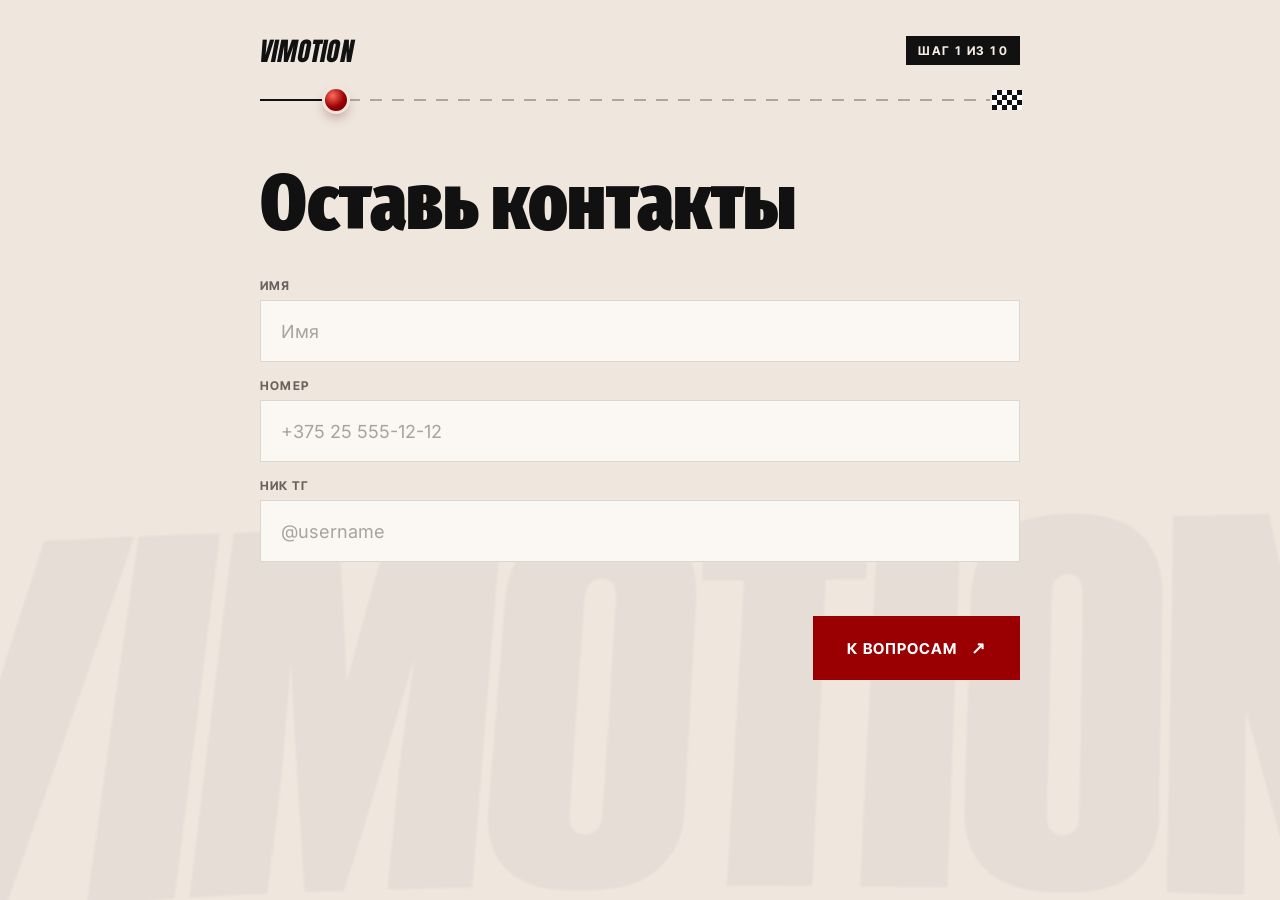
==== site/quiz/index.html @ b0262538 "Анкета (квиз): новый дизайн в стиле лендинга, логика и отправка без изменений Co-Authored-By: Claude" ====
<!DOCTYPE html>
<html lang="ru">
<head>
  <meta charset="UTF-8" />
  <meta name="viewport" content="width=device-width, initial-scale=1.0" />
  <!-- Meta Pixel Code -->
  <script>
  !function(f,b,e,v,n,t,s)
  {if(f.fbq)return;n=f.fbq=function(){n.callMethod?
  n.callMethod.apply(n,arguments):n.queue.push(arguments)};
  if(!f._fbq)f._fbq=n;n.push=n;n.loaded=!0;n.version='2.0';
  n.queue=[];t=b.createElement(e);t.async=!0;
  t.src=v;s=b.getElementsByTagName(e)[0];
  s.parentNode.insertBefore(t,s)}(window, document,'script',
  'https://connect.facebook.net/en_US/fbevents.js');
  fbq('init', '1435661615372398');
  fbq('track', 'PageView');
  </script>
  <noscript><img height="1" width="1" style="display:none"
  src="https://www.facebook.com/tr?id=1435661615372398&ev=PageView&noscript=1"
  /></noscript>
  <!-- End Meta Pixel Code -->
  <title>Анкета ViMotion</title>
  <link rel="icon" href="../favicon.ico" sizes="any" />
  <link rel="icon" href="../favicon.svg" type="image/svg+xml" />
  <link rel="icon" href="../favicon.png" type="image/png" sizes="180x180" />
  <link rel="apple-touch-icon" href="../favicon.png" />
  <!-- Дизайн в стиле лендинга (20.11.2026): стили и шрифты лежат рядом с анкетой, логика ниже не менялась -->
  <link rel="preload" href="assets/fonts/fira-xc-900.woff2" as="font" type="font/woff2" crossorigin />
  <link rel="preload" href="assets/fonts/inter-cyrillic-400-normal.woff2" as="font" type="font/woff2" crossorigin />
  <link rel="stylesheet" href="quiz.css?v=20261120a" />
</head>
<body>
  <div class="shell">
    <div class="top">
      <a class="brand" href="../">VIMOTION</a>
      <p class="step-label" id="stepLabel">Шаг 1 из 10</p>
    </div>

    <div class="progress" aria-hidden="true">
      <span id="progressBar"></span>
    </div>

    <main class="panel">
      <section class="view" id="contactView">
        <p class="eyebrow reveal">Контакты</p>
        <h1 class="reveal">Оставь контакты</h1>

        <form class="form" id="contactForm" novalidate>
          <div class="field">
            <label for="name">Имя</label>
            <input id="name" name="name" type="text" autocomplete="given-name" autocapitalize="words" spellcheck="false" placeholder="Имя" maxlength="80" aria-describedby="nameError" required />
            <p class="field-error" id="nameError" role="alert" hidden></p>
          </div>
          <div class="field">
            <label for="phone">Номер</label>
            <input id="phone" name="phone" type="tel" inputmode="tel" autocomplete="tel" placeholder="+375 25 555-12-12" maxlength="22" aria-describedby="phoneError" required />
            <p class="field-error" id="phoneError" role="alert" hidden></p>
          </div>
          <div class="field">
            <label for="telegram">Ник ТГ</label>
            <input id="telegram" name="telegram" type="text" autocomplete="username" spellcheck="false" placeholder="@username" maxlength="64" aria-describedby="telegramError" required />
            <p class="field-error" id="telegramError" role="alert" hidden></p>
          </div>

          <div class="nav">
            <button class="cta" type="submit" id="contactNextBtn" style="margin-left: auto">
              <span>К вопросам</span>
              <span class="cta-arrow" aria-hidden="true">↗</span>
            </button>
          </div>
          <p class="hint" id="formHint" hidden></p>
        </form>
      </section>

      <section class="view" id="questionView" hidden>
        <p class="eyebrow reveal" id="questionEyebrow">Вопрос 1</p>
        <h2 class="question reveal" id="questionText"></h2>
        <div class="options" id="options" role="listbox" aria-labelledby="questionText"></div>
        <div class="nav reveal">
          <button class="back" type="button" id="backBtn">← Назад</button>
          <button class="cta" type="button" id="nextBtn" disabled>
            <span>Дальше</span>
            <span class="cta-arrow" aria-hidden="true">↗</span>
          </button>
        </div>
        <p class="hint" id="submitHint" hidden></p>
      </section>
    </main>
  </div>

  <script>
    const QUESTIONS = [
      {
        id: "interest",
        text: "Хочешь развиваться в сфере контента?",
        options: ["Да", "Нет"],
      },
      {
        id: "city",
        type: "text",
        text: "Из какого ты города?",
        placeholder: "Напиши город…",
      },
      {
        id: "age",
        text: "Сколько тебе полных лет?",
        options: ["До 18", "18–25", "25–35", "35–45", "От 45"],
      },
      {
        id: "occupation",
        text: "Чем ты сейчас занимаешься?",
        hint: "Выбери подходящий вариант ниже",
        options: [
          "Работаю официально",
          "Развиваю своё дело",
          "Учусь",
          "Нахожусь в декрете",
          "Не работаю",
        ],
      },
      {
        id: "content_exp",
        text: "Был ли опыт в контенте?",
        options: [
          "Не было, но хочу начать!",
          "Был, но не дошло до результатов",
          "Активно зарабатываю на контенте",
        ],
      },
      {
        id: "income",
        text: "Каков твой доход на данный момент?",
        options: [
          "Не зарабатываю",
          "От 100$ до 250$",
          "От 250$ до 500$",
          "От 500$ до 1000$",
          "От 1000$ до 3000$",
          "3000$ и выше",
        ],
      },
      {
        id: "desired_income",
        text: "На какой уровень заработка в месяц ты хотел(а) бы выйти после прохождения продукта?",
        hint: "Амбициозная, но адекватная цель",
        options: [
          "250$–750$",
          "750$–1.500$",
          "1.500$–3.000$",
          "Любой сумме буду рад(а)!",
        ],
      },
      {
        id: "dream",
        type: "text",
        text: "Расскажи, какая у тебя большая мечта? Что бы ты сделал(а) прямо сейчас, если бы у тебя были неограниченные финансы?",
        hint: "Можно развёрнуто :)",
        placeholder: "Напиши свой ответ…",
      },
      {
        id: "invest",
        text: "Если мы вместе поймём, что тебе реально подходит сфера видеоконтента и мы сможем помочь тебе дойти до первых денег – насколько комфортно будет вложиться в обучение?",
        options: [
          "Да, готов(а) рассмотреть",
          "Сначала хочу узнать детали",
          "Пока не рассматриваю вложения",
        ],
      },
    ];

    const NEXT_URL = "https://t.me/m/K9CLHtnSMGVi";
    const TOTAL_STEPS = QUESTIONS.length + 1;
    const CONTACT_STEP = 0;

    const answers = {};
    let contact = null;
    let step = CONTACT_STEP; // 0 contacts, 1..n questions
    const reduceMotion = window.matchMedia("(prefers-reduced-motion: reduce)").matches;

    const stepLabel = document.getElementById("stepLabel");
    const progressBar = document.getElementById("progressBar");
    const contactView = document.getElementById("contactView");
    const questionView = document.getElementById("questionView");
    const questionEyebrow = document.getElementById("questionEyebrow");
    const questionText = document.getElementById("questionText");
    const optionsEl = document.getElementById("options");
    const backBtn = document.getElementById("backBtn");
    const nextBtn = document.getElementById("nextBtn");
    const contactForm = document.getElementById("contactForm");
    const nameInput = document.getElementById("name");
    const phoneInput = document.getElementById("phone");
    const telegramInput = document.getElementById("telegram");
    const formHint = document.getElementById("formHint");
    const submitHint = document.getElementById("submitHint");

    const NAME_ALLOWED = /^[A-Za-zА-Яа-яЁёІіЇїЄєҒғҚқҮүҰұҢңӨөҺһʼ'’.\-\s]+$/;

    function compactSpaces(value) {
      return value.trim().replace(/\s+/g, " ");
    }

    function nameError(value) {
      const name = compactSpaces(value);
      if (!name) return "Укажи имя";
      if (!NAME_ALLOWED.test(name)) return "Имя может содержать только буквы";
      const letters = name.replace(/[-ʼ'’.\s]/g, "");
      if (letters.length < 2) return "Имя — минимум 2 буквы";
      return "";
    }

    function phoneDigits(value) {
      let digits = value.replace(/\D/g, "");
      // Локальный РФ/РБ без кода страны: 9XXXXXXXXX → +7…
      if (digits.length === 10 && digits.startsWith("9")) digits = "7" + digits;
      // РФ: 8XXXXXXXXXX → +7…
      if (digits.length === 11 && digits.startsWith("8")) digits = "7" + digits.slice(1);
      return digits;
    }

    function formatPhone(digits) {
      if (digits.length === 11 && digits.startsWith("7")) {
        return `+7 ${digits.slice(1, 4)} ${digits.slice(4, 7)}-${digits.slice(7, 9)}-${digits.slice(9)}`;
      }
      if (digits.length === 12 && digits.startsWith("375")) {
        return `+375 ${digits.slice(3, 5)} ${digits.slice(5, 8)}-${digits.slice(8, 10)}-${digits.slice(10)}`;
      }
      return `+${digits}`;
    }

    function phoneError(value) {
      const raw = value.trim();
      if (!raw) return "Укажи номер телефона";
      const digits = phoneDigits(raw);
      // E.164: код страны + номер, всего 8–15 цифр, не с нуля
      if (digits.length < 8 || digits.length > 15 || digits.startsWith("0")) {
        return "Введи номер с кодом страны, например +375 25 555-12-12";
      }
      return "";
    }

    function telegramHandle(value) {
      let handle = value.trim();
      if (!handle) return "";
      handle = handle.replace(/^https?:\/\/(t\.me|telegram\.me)\//i, "");
      handle = handle.replace(/^t\.me\//i, "");
      return handle.replace(/^@/, "");
    }

    function telegramError(value) {
      const handle = telegramHandle(value);
      if (!handle) return "Укажи ник в Telegram";
      if (!/^[A-Za-z][A-Za-z0-9_]{4,31}$/.test(handle)) {
        return "Ник должен быть вида @username";
      }
      return "";
    }

    function setFieldError(input, message) {
      const field = input.closest(".field");
      const errorEl = field.querySelector(".field-error");
      const invalid = Boolean(message);
      field.classList.toggle("is-invalid", invalid);
      input.setAttribute("aria-invalid", invalid ? "true" : "false");
      errorEl.hidden = !invalid;
      errorEl.textContent = message;
    }

    function validateField(input) {
      let message = "";
      if (input === nameInput) message = nameError(input.value);
      if (input === phoneInput) message = phoneError(input.value);
      if (input === telegramInput) message = telegramError(input.value);
      setFieldError(input, message);
      return !message;
    }

    function validateContactForm() {
      const fields = [nameInput, phoneInput, telegramInput];
      let firstInvalid = null;
      for (const input of fields) {
        if (!validateField(input) && !firstInvalid) firstInvalid = input;
      }
      return firstInvalid;
    }

    function questionIndex() {
      return step - 1;
    }

    function isLastQuestion() {
      return questionIndex() === QUESTIONS.length - 1;
    }

    function setView(view) {
      [contactView, questionView].forEach((el) => {
        el.hidden = el !== view;
        el.classList.remove("is-anim");
      });
      if (reduceMotion) return;
      void view.offsetWidth;
      view.classList.add("is-anim");
    }

    function updateChrome() {
      const current = Math.min(step + 1, TOTAL_STEPS);
      stepLabel.textContent = `Шаг ${current} из ${TOTAL_STEPS}`;
      progressBar.style.width = `${(current / TOTAL_STEPS) * 100}%`;
    }

    function saveTextAnswer(q) {
      const input = document.getElementById(`answer-${q.id}`);
      answers[q.id] = (input?.value || "").trim();
      return answers[q.id];
    }

    function renderQuestion() {
      const qIndex = questionIndex();
      const q = QUESTIONS[qIndex];
      questionEyebrow.textContent = `Вопрос ${qIndex + 1}`;
      questionText.textContent = q.text;
      optionsEl.innerHTML = "";

      if (q.hint) {
        const hint = document.createElement("p");
        hint.className = "question-hint" + (reduceMotion ? "" : " opt-in");
        if (!reduceMotion) hint.style.setProperty("--i", "0");
        hint.textContent = q.hint;
        optionsEl.appendChild(hint);
      }

      if (q.type === "text") {
        optionsEl.removeAttribute("role");
        const field = document.createElement("div");
        field.className = "field" + (reduceMotion ? "" : " opt-in");
        if (!reduceMotion) field.style.setProperty("--i", q.hint ? "1" : "0");
        const input = document.createElement("textarea");
        input.id = `answer-${q.id}`;
        input.rows = q.id === "city" ? 2 : 4;
        input.placeholder = q.placeholder || "Напиши свой ответ…";
        input.value = answers[q.id] || "";
        input.addEventListener("input", () => {
          answers[q.id] = input.value.trim();
          nextBtn.disabled = !answers[q.id];
        });
        field.appendChild(input);
        optionsEl.appendChild(field);
      } else {
        optionsEl.setAttribute("role", "listbox");
        const optionOffset = q.hint ? 1 : 0;
        q.options.forEach((label, index) => {
          const btn = document.createElement("button");
          btn.type = "button";
          btn.className = "option" + (answers[q.id] === label ? " is-selected" : "");
          if (!reduceMotion) {
            btn.classList.add("opt-in");
            btn.style.setProperty("--i", String(index + optionOffset));
          }
          btn.setAttribute("role", "option");
          btn.setAttribute("aria-selected", answers[q.id] === label ? "true" : "false");
          btn.textContent = label;
          btn.addEventListener("click", () => {
            answers[q.id] = label;
            Array.from(optionsEl.querySelectorAll(".option")).forEach((child) => {
              const selected = child === btn;
              child.classList.toggle("is-selected", selected);
              child.setAttribute("aria-selected", selected ? "true" : "false");
            });
            if (!reduceMotion) {
              btn.classList.remove("is-pressed");
              void btn.offsetWidth;
              btn.classList.add("is-pressed");
            }
            nextBtn.disabled = false;
          });
          optionsEl.appendChild(btn);
        });
      }

      backBtn.hidden = false;
      nextBtn.disabled = !answers[q.id];
      nextBtn.querySelector("span:first-child").textContent = isLastQuestion()
        ? "Отправить анкету"
        : "Дальше";
      nextBtn.querySelector(".cta-arrow").textContent = isLastQuestion() ? "→" : "↗";
    }

    function goTo(nextStep) {
      step = nextStep;
      updateChrome();

      if (step === CONTACT_STEP) {
        setView(contactView);
        return;
      }

      setView(questionView);
      renderQuestion();
    }

    async function submitQuiz() {
      if (!contact) {
        goTo(CONTACT_STEP);
        formHint.hidden = false;
        formHint.textContent = "Сначала оставь контакты.";
        return;
      }

      submitHint.hidden = false;
      submitHint.textContent = "Отправляю анкету…";

      try {
        const response = await fetch("../api/send-quiz.php", {
          method: "POST",
          headers: { "Content-Type": "application/json" },
          body: JSON.stringify({
            contact,
            answers,
            questions: QUESTIONS.map((q) => ({ id: q.id, text: q.text, hint: q.hint || "" })),
            vid: typeof vmVid === "function" ? vmVid() : null,
            variant: typeof window.vmGetAbVariant === "function" ? window.vmGetAbVariant() : (window.vmAbVariant || null),
            utm: typeof window.vmUtms === "function" ? window.vmUtms() : {},
            sourceUrl: typeof window.vmEntryUrl === "function" ? window.vmEntryUrl() : location.href,
          }),
        });

        const result = await response.json().catch(() => null);

        if (!response.ok || !result?.ok) {
          throw new Error(result?.error || "Не удалось отправить анкету");
        }

        if (typeof fbq === "function") {
          const abVariant = typeof window.vmGetAbVariant === "function" ? window.vmGetAbVariant() : (window.vmAbVariant || null);
          fbq("track", "Lead", { ab_variant: abVariant || "unknown" });
          // Send the B conversion to the same Meta Pixel used on both landing variants.
          if (abVariant === "B") {
            fbq("init", "1638653997627566");
            fbq("trackSingle", "1638653997627566", "Lead", { ab_variant: "B" });
          }
        }
        if (typeof window.gtag === "function") {
          window.gtag("event", "generate_lead", { ab_variant: (typeof window.vmGetAbVariant === "function" ? window.vmGetAbVariant() : window.vmAbVariant) || "unknown" });
        }
        window.setTimeout(() => {
          window.location.href = NEXT_URL;
        }, 300);
      } catch (error) {
        nextBtn.disabled = false;
        submitHint.hidden = false;
        submitHint.textContent =
          error instanceof Error
            ? error.message
            : "Не удалось отправить. Попробуй ещё раз.";
      }
    }

    backBtn.addEventListener("click", () => {
      const q = QUESTIONS[questionIndex()];
      if (q?.type === "text") saveTextAnswer(q);
      goTo(step - 1);
    });

    nextBtn.addEventListener("click", async () => {
      const q = QUESTIONS[questionIndex()];
      if (q.type === "text") saveTextAnswer(q);
      if (!answers[q.id]) return;

      if (isLastQuestion()) {
        nextBtn.disabled = true;
        await submitQuiz();
        return;
      }

      goTo(step + 1);
    });

    [nameInput, phoneInput, telegramInput].forEach((input) => {
      input.addEventListener("blur", () => {
        validateField(input);
        if (input === phoneInput && !phoneError(input.value)) {
          input.value = formatPhone(phoneDigits(input.value));
        }
      });
      input.addEventListener("input", () => {
        if (input.closest(".field").classList.contains("is-invalid")) {
          validateField(input);
        }
      });
    });

    contactForm.addEventListener("submit", (event) => {
      event.preventDefault();

      const invalid = validateContactForm();
      if (invalid) {
        invalid.focus();
        return;
      }

      const digits = phoneDigits(phoneInput.value);
      const handle = telegramHandle(telegramInput.value);
      phoneInput.value = formatPhone(digits);
      telegramInput.value = handle ? "@" + handle : "";

      contact = {
        name: compactSpaces(nameInput.value),
        phone: formatPhone(digits),
        telegram: handle ? "@" + handle : "",
      };

      formHint.hidden = true;
      goTo(1);
    });

    updateChrome();
    if (!reduceMotion) {
      void contactView.offsetWidth;
      contactView.classList.add("is-anim");
    }
  </script>
  <script src="../assets/js/utm.js"></script>
  <script src="../assets/js/track.js"></script>
  <script>vmTrack("quiz_open");</script>
  <script src="https://vimotion-program-production.up.railway.app/vm-analytics.js" defer></script>
</body>
</html>
---- site/quiz/quiz.css ----
/* ViMotion: анкета (квиз). Только оформление в стиле лендинга.
   Разметка, id и классы, на которые опирается скрипт в index.html, не менялись:
   #stepLabel, #progressBar, #contactView, #questionView, #questionEyebrow, #questionText, #options,
   .option / .is-selected / .is-pressed / .opt-in, .field / .is-invalid / .field-error, .view / .is-anim / .reveal, .cta, .back.
   Вау-момент: прогресс-трасса. Ручка (красный шар, как в коробке передач) едет по трассе к шашечному флагу,
   пройденная часть сплошная, впереди пунктир; номер шага на табло. */

@font-face{font-family:"Fira XC";font-weight:900;font-display:swap;src:url(assets/fonts/fira-xc-900.woff2) format("woff2")}
@font-face{font-family:"Anton";font-weight:400;font-display:swap;src:url(assets/fonts/anton-latin-400-normal.woff2) format("woff2")}
@font-face{font-family:"Inter";font-weight:400;font-display:swap;src:url(assets/fonts/inter-cyrillic-400-normal.woff2) format("woff2");unicode-range:U+0301,U+0400-045F,U+0490-0491,U+04B0-04B1,U+2116}
@font-face{font-family:"Inter";font-weight:400;font-display:swap;src:url(assets/fonts/inter-latin-400-normal.woff2) format("woff2");unicode-range:U+0000-00FF,U+0131,U+0152-0153,U+02BB-02BC,U+02C6,U+02DA,U+02DC,U+0304,U+0308,U+0329,U+2000-206F,U+20AC,U+2122,U+2190-2199,U+2212,U+2215,U+FEFF,U+FFFD}
@font-face{font-family:"Inter";font-weight:500;font-display:swap;src:url(assets/fonts/inter-cyrillic-500-normal.woff2) format("woff2");unicode-range:U+0301,U+0400-045F,U+0490-0491,U+04B0-04B1,U+2116}
@font-face{font-family:"Inter";font-weight:500;font-display:swap;src:url(assets/fonts/inter-latin-500-normal.woff2) format("woff2");unicode-range:U+0000-00FF,U+0131,U+0152-0153,U+02BB-02BC,U+02C6,U+02DA,U+02DC,U+0304,U+0308,U+0329,U+2000-206F,U+20AC,U+2122,U+2190-2199,U+2212,U+2215,U+FEFF,U+FFFD}
@font-face{font-family:"Inter Tight";font-weight:700;font-display:swap;src:url(assets/fonts/inter-tight-cyrillic-700-normal.woff2) format("woff2");unicode-range:U+0301,U+0400-045F,U+0490-0491,U+04B0-04B1,U+2116}
@font-face{font-family:"Inter Tight";font-weight:700;font-display:swap;src:url(assets/fonts/inter-tight-latin-700-normal.woff2) format("woff2");unicode-range:U+0000-00FF,U+0131,U+0152-0153,U+02BB-02BC,U+02C6,U+02DA,U+02DC,U+0304,U+0308,U+0329,U+2000-206F,U+20AC,U+2122,U+2190-2199,U+2212,U+2215,U+FEFF,U+FFFD}

:root{
  --cream:#EFE6DE;
  --paper:#FBF7F2;
  --cola:#9A0002;
  --cola-hover:#7a0002;
  --ink:#111111;
  --muted:#6A625C;
  --line:rgba(17,17,17,.14);
  --on-dark:#F6EEE6;
  --text:"Inter","Helvetica Neue",Arial,sans-serif;
  --display:"Inter Tight","Helvetica Neue",Arial,sans-serif;
  --cond:"Fira XC","Fira Sans Extra Condensed","Arial Narrow",sans-serif;
  --logo:"Anton","Inter Tight",Arial,sans-serif;
  --ease:cubic-bezier(.16,1,.3,1);
}

*{box-sizing:border-box;margin:0;padding:0}
html,body{min-height:100%;min-height:100dvh;overflow-x:hidden;background:var(--cream)}
body{font-family:var(--text);color:var(--ink);-webkit-font-smoothing:antialiased}
button,input,textarea{-webkit-tap-highlight-color:transparent}

/* большой вордмарк VIMOTION внизу экрана, едва заметный, как в подвале лендинга */
body::after{content:"";position:fixed;left:50%;bottom:-4vw;z-index:0;width:min(1500px,120vw);aspect-ratio:800/236;translate:-50% 0;pointer-events:none;
  background:rgba(17,17,17,.035);
  -webkit-mask:url(assets/wordmark-800.webp) center/contain no-repeat;mask:url(assets/wordmark-800.webp) center/contain no-repeat}

.shell{position:relative;z-index:1;min-height:100dvh;display:flex;flex-direction:column;padding:36px 32px 64px}

/* шапка: вордмарк и табло шага */
.top{width:min(760px,100%);margin:0 auto 34px;display:flex;align-items:center;justify-content:space-between;gap:16px}
.brand{display:inline-block;font:400 26px/1 var(--logo);letter-spacing:.01em;color:var(--ink);text-decoration:none;transform:skewX(-11deg);transition:color .25s}
.brand:hover{color:var(--cola)}
.step-label{padding:9px 12px 8px;background:var(--ink);color:var(--on-dark);font:700 12px/1 var(--display);letter-spacing:.12em;text-transform:uppercase;font-variant-numeric:tabular-nums}

/* трасса прогресса: пунктир впереди, сплошная пройденная часть, ручка на конце, шашечный флаг на финише */
.progress{position:relative;width:min(760px,100%);margin:0 auto 64px;height:2px;overflow:visible;
  background:repeating-linear-gradient(90deg,rgba(17,17,17,.3) 0 12px,transparent 12px 22px)}
.progress::after{content:"";position:absolute;right:-2px;top:50%;width:30px;height:20px;translate:0 -50%;
  background:conic-gradient(#111 25%,#fff 0 50%,#111 0 75%,#fff 0) 0 0/10px 10px;box-shadow:0 0 0 2px var(--cream)}
.progress>span{position:relative;z-index:1;display:block;height:100%;width:0;background:var(--ink);transition:width .9s cubic-bezier(.45,0,.2,1)}
.progress>span::after{content:"";position:absolute;right:-11px;top:50%;width:22px;height:22px;margin-top:-11px;border-radius:50%;
  background:radial-gradient(circle at 35% 30%,#ff6a5c,var(--cola) 55%,#5a0001);
  box-shadow:0 0 0 3px var(--cream),0 6px 12px rgba(90,0,1,.35)}

.panel{width:min(760px,100%);margin:0 auto;flex:1;display:flex;flex-direction:column}

/* «Контакты» и «Вопрос N» остаются в разметке (их заполняет скрипт), но визуально скрыты: на сайте нет надзаголовков,
   номер шага уже на табло. Для читалок экрана текст доступен */
.eyebrow{position:absolute;width:1px;height:1px;overflow:hidden;clip:rect(0 0 0 0);clip-path:inset(50%);white-space:nowrap}

h1{font:900 clamp(44px,7vw,80px)/.94 var(--cond);letter-spacing:-.005em;margin-bottom:40px;text-wrap:balance}
.question{font:900 clamp(32px,4.6vw,52px)/1.02 var(--cond);letter-spacing:-.005em;margin-bottom:32px;max-width:17em;text-wrap:balance}
.question-hint{margin:-14px 0 22px;max-width:36em;font:400 18px/1.5 var(--text);color:var(--muted)}

/* варианты ответа: острые плитки с номером */
.options{display:flex;flex-direction:column;gap:10px;counter-reset:opt}
.option{appearance:none;position:relative;display:flex;align-items:center;gap:20px;width:100%;min-height:68px;text-align:left;
  border:1px solid var(--line);border-radius:0;background:var(--paper);color:var(--ink);padding:16px 22px;
  font:500 18px/1.35 var(--text);cursor:pointer;counter-increment:opt;overflow:hidden;
  transition:border-color .25s,background .25s,color .25s,transform .25s var(--ease)}
.option::before{content:counter(opt,decimal-leading-zero);flex:none;width:2ch;font:900 26px/1 var(--cond);color:rgba(17,17,17,.28);transition:color .25s}
.option::after{content:"";position:absolute;left:0;top:0;bottom:0;width:4px;background:var(--cola);transform:scaleY(0);transition:transform .35s var(--ease)}
.option:hover{border-color:var(--ink);transform:translateX(4px)}
.option:hover::before{color:var(--cola)}
.option:hover::after{transform:none}
.option:focus-visible{outline:2px solid var(--cola);outline-offset:3px}
.option.is-selected{border-color:var(--ink);background:var(--ink);color:var(--on-dark)}
.option.is-selected::before{color:var(--cola)}
.option.is-selected::after{transform:none}
.option.is-pressed{animation:opt-press .3s var(--ease)}
@keyframes opt-press{0%{scale:1}45%{scale:.985}100%{scale:1}}
.option.is-pressed.opt-in{animation:opt-press .3s var(--ease)}

/* навигация */
.nav{margin-top:36px;display:flex;align-items:center;justify-content:space-between;gap:12px}
.back{appearance:none;border:0;background:transparent;color:var(--muted);font:700 13px/1 var(--display);letter-spacing:.08em;text-transform:uppercase;cursor:pointer;padding:14px 0;transition:color .2s}
.back:hover{color:var(--ink)}
.back[hidden]{visibility:hidden}

.cta{display:inline-flex;align-items:center;justify-content:center;gap:14px;height:64px;padding:0 34px;border:0;border-radius:0;
  background:var(--cola);color:#fff;text-decoration:none;text-transform:uppercase;font:700 15px/1 var(--display);letter-spacing:.07em;
  cursor:pointer;white-space:nowrap;transition:background .25s,opacity .25s}
.cta:hover:not(:disabled){background:var(--cola-hover)}
.cta:disabled{opacity:.32;cursor:not-allowed}
.cta:focus-visible{outline:2px solid var(--cola);outline-offset:4px}
.cta-arrow{font-size:17px;line-height:1;transition:transform .35s var(--ease)}
.cta:hover:not(:disabled) .cta-arrow{transform:translate(3px,-3px)}

/* поля */
.form{display:grid;gap:18px}
.field{display:grid;gap:8px}
.field label{font:700 12px/1 var(--display);letter-spacing:.1em;text-transform:uppercase;color:var(--muted)}
.field input,.field textarea{width:100%;min-height:62px;border:1px solid var(--line);border-radius:0;background:var(--paper);color:var(--ink);
  padding:0 20px;font:400 18px/1.4 var(--text);transition:border-color .2s,background .2s,box-shadow .2s}
.field textarea{min-height:140px;padding:18px 20px;resize:vertical;line-height:1.5}
.field input::placeholder,.field textarea::placeholder{color:rgba(17,17,17,.36)}
.field input:hover,.field textarea:hover{border-color:rgba(17,17,17,.4)}
.field input:focus,.field textarea:focus{outline:none;border-color:var(--ink);background:#fff;box-shadow:inset 4px 0 0 var(--cola)}
.field.is-invalid input,.field.is-invalid textarea{border-color:var(--cola);background:#fff6f4}
.field-error{font:500 14px/1.4 var(--text);color:var(--cola)}
.field-error[hidden]{display:none}
.hint{margin-top:14px;font:500 15px/1.45 var(--text);color:var(--muted)}
.hint[hidden]{display:none}

/* появление шага (классы ставит скрипт) */
.view[hidden]{display:none}
.view.is-anim>.reveal{animation:reveal-up .5s var(--ease) both}
.view.is-anim>.reveal:nth-child(1){animation-delay:0ms}
.view.is-anim>.reveal:nth-child(2){animation-name:title-cut;animation-delay:60ms;animation-duration:.6s}
.view.is-anim>.reveal:nth-child(3){animation-delay:150ms}
.view.is-anim>.reveal:nth-child(4){animation-delay:220ms}
.view.is-anim .form .field{animation:reveal-up .45s var(--ease) both}
.view.is-anim .form .field:nth-child(1){animation-delay:100ms}
.view.is-anim .form .field:nth-child(2){animation-delay:160ms}
.view.is-anim .form .field:nth-child(3){animation-delay:220ms}
.view.is-anim .form .field:nth-child(4){animation-delay:280ms}
.view.is-anim .form .nav{animation:reveal-up .45s var(--ease) 340ms both}
.option.opt-in,.question-hint.opt-in,.field.opt-in{animation:reveal-up .45s var(--ease) calc(var(--i,0)*55ms) both}
@keyframes reveal-up{from{opacity:0;transform:translateY(14px)}to{opacity:1;transform:none}}
@keyframes title-cut{from{opacity:0;clip-path:inset(0 0 100% 0);transform:translateY(10px)}to{opacity:1;clip-path:inset(0 0 -10% 0);transform:none}}

@media (max-width:640px){
  .shell{padding:20px 16px 32px}
  .top{margin-bottom:24px}
  .brand{font-size:22px}
  .step-label{font-size:11px;padding:8px 10px 7px}
  .progress{margin-bottom:40px;width:calc(100% - 14px)}
  .progress::after{width:24px;height:16px;background-size:8px 8px}
  .progress>span::after{width:18px;height:18px;margin-top:-9px;right:-9px}
  h1{margin-bottom:28px}
  .question{margin-bottom:24px}
  .question-hint{font-size:16px}
  .option{min-height:60px;padding:14px 16px;gap:14px;font-size:16px}
  .option::before{font-size:22px}
  .option:hover{transform:none}
  .field input,.field textarea{font-size:16px;min-height:56px;padding:0 16px}
  .field textarea{padding:14px 16px}
  .nav{flex-wrap:wrap;margin-top:28px}
  .cta{width:100%;height:58px;padding:0 20px}
  body::after{bottom:-2vw}
}

@media (prefers-reduced-motion:reduce){
  .progress>span,.option,.option::after,.cta,.cta-arrow,.field input,.field textarea{transition:none}
  .view.is-anim>.reveal,.view.is-anim .form .field,.view.is-anim .form .nav,.option.opt-in,.question-hint.opt-in,.field.opt-in,.option.is-pressed{animation:none}
  .option:hover{transform:none}
}
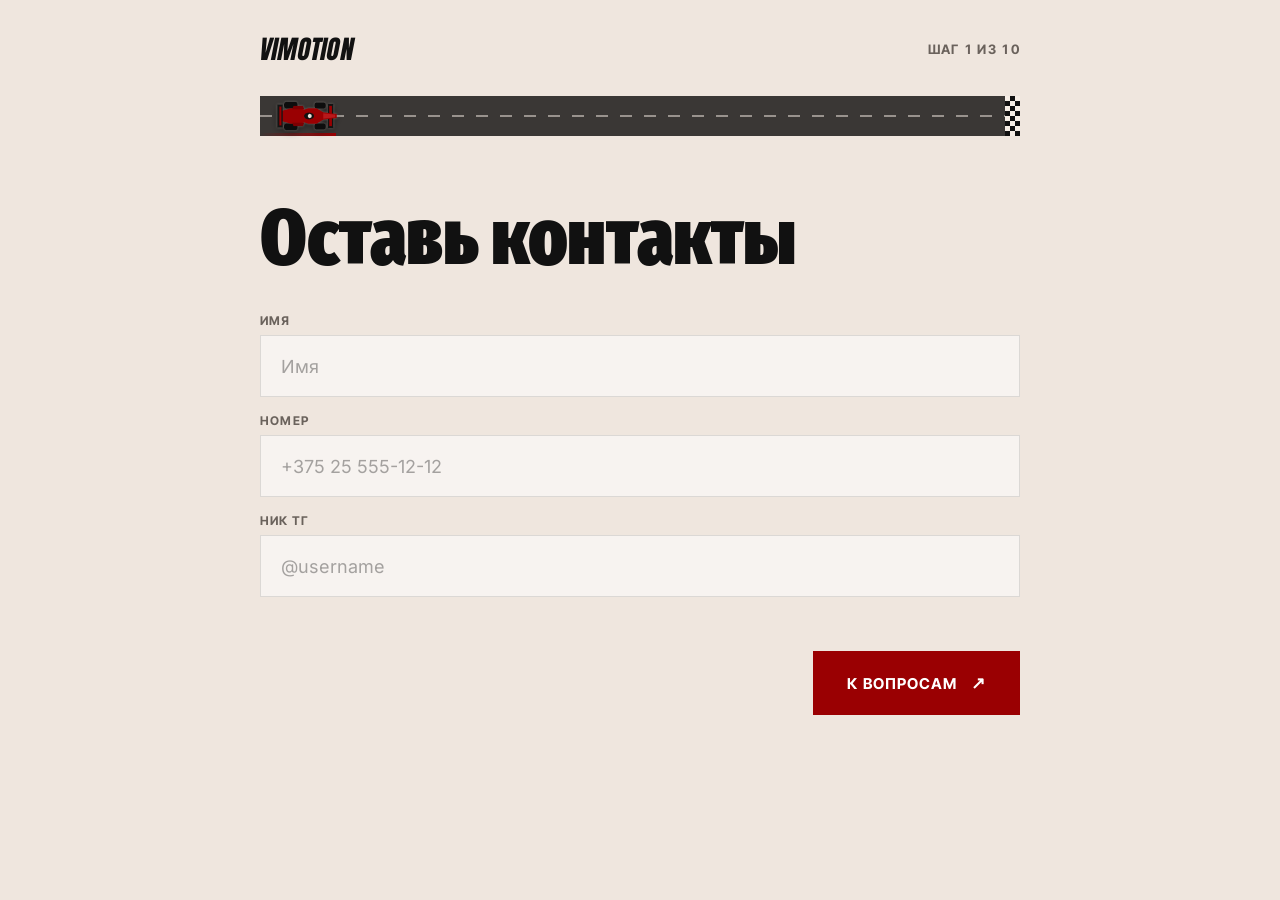
==== commit 6d9226a1: "Анкета: болид на дорожке вместо шара, «Назад» с обводкой, без вордмарка, светлые плитки с чекбоксом " ====
--- a/site/quiz/index.html
+++ b/site/quiz/index.html
@@ -28,7 +28,7 @@
   <!-- Дизайн в стиле лендинга (20.11.2026): стили и шрифты лежат рядом с анкетой, логика ниже не менялась -->
   <link rel="preload" href="assets/fonts/fira-xc-900.woff2" as="font" type="font/woff2" crossorigin />
   <link rel="preload" href="assets/fonts/inter-cyrillic-400-normal.woff2" as="font" type="font/woff2" crossorigin />
-  <link rel="stylesheet" href="quiz.css?v=20261120a" />
+  <link rel="stylesheet" href="quiz.css?v=20261120b" />
 </head>
 <body>
   <div class="shell">
--- a/site/quiz/quiz.css
+++ b/site/quiz/quiz.css
@@ -2,8 +2,9 @@
    Разметка, id и классы, на которые опирается скрипт в index.html, не менялись:
    #stepLabel, #progressBar, #contactView, #questionView, #questionEyebrow, #questionText, #options,
    .option / .is-selected / .is-pressed / .opt-in, .field / .is-invalid / .field-error, .view / .is-anim / .reveal, .cta, .back.
-   Вау-момент: прогресс-трасса. Ручка (красный шар, как в коробке передач) едет по трассе к шашечному флагу,
-   пройденная часть сплошная, впереди пунктир; номер шага на табло. */
+   Вау-момент: прогресс — полоска асфальта с разметкой, по ней к шашечному финишу едет болид из блока «Маршрут заезда».
+   Ответы — светлые плитки с квадратным чекбоксом, при 4+ коротких вариантах на компьютере в две колонки.
+   «Назад» — кнопка с обводкой той же высоты, что и основная. */
 
 @font-face{font-family:"Fira XC";font-weight:900;font-display:swap;src:url(assets/fonts/fira-xc-900.woff2) format("woff2")}
 @font-face{font-family:"Anton";font-weight:400;font-display:swap;src:url(assets/fonts/anton-latin-400-normal.woff2) format("woff2")}
@@ -35,28 +36,26 @@
 body{font-family:var(--text);color:var(--ink);-webkit-font-smoothing:antialiased}
 button,input,textarea{-webkit-tap-highlight-color:transparent}
 
-/* большой вордмарк VIMOTION внизу экрана, едва заметный, как в подвале лендинга */
-body::after{content:"";position:fixed;left:50%;bottom:-4vw;z-index:0;width:min(1500px,120vw);aspect-ratio:800/236;translate:-50% 0;pointer-events:none;
-  background:rgba(17,17,17,.035);
-  -webkit-mask:url(assets/wordmark-800.webp) center/contain no-repeat;mask:url(assets/wordmark-800.webp) center/contain no-repeat}
-
 .shell{position:relative;z-index:1;min-height:100dvh;display:flex;flex-direction:column;padding:36px 32px 64px}
 
 /* шапка: вордмарк и табло шага */
 .top{width:min(760px,100%);margin:0 auto 34px;display:flex;align-items:center;justify-content:space-between;gap:16px}
 .brand{display:inline-block;font:400 26px/1 var(--logo);letter-spacing:.01em;color:var(--ink);text-decoration:none;transform:skewX(-11deg);transition:color .25s}
 .brand:hover{color:var(--cola)}
-.step-label{padding:9px 12px 8px;background:var(--ink);color:var(--on-dark);font:700 12px/1 var(--display);letter-spacing:.12em;text-transform:uppercase;font-variant-numeric:tabular-nums}
+.step-label{font:700 13px/1 var(--display);letter-spacing:.1em;text-transform:uppercase;color:var(--muted);font-variant-numeric:tabular-nums}
 
-/* трасса прогресса: пунктир впереди, сплошная пройденная часть, ручка на конце, шашечный флаг на финише */
-.progress{position:relative;width:min(760px,100%);margin:0 auto 64px;height:2px;overflow:visible;
-  background:repeating-linear-gradient(90deg,rgba(17,17,17,.3) 0 12px,transparent 12px 22px)}
-.progress::after{content:"";position:absolute;right:-2px;top:50%;width:30px;height:20px;translate:0 -50%;
-  background:conic-gradient(#111 25%,#fff 0 50%,#111 0 75%,#fff 0) 0 0/10px 10px;box-shadow:0 0 0 2px var(--cream)}
-.progress>span{position:relative;z-index:1;display:block;height:100%;width:0;background:var(--ink);transition:width .9s cubic-bezier(.45,0,.2,1)}
-.progress>span::after{content:"";position:absolute;right:-11px;top:50%;width:22px;height:22px;margin-top:-11px;border-radius:50%;
-  background:radial-gradient(circle at 35% 30%,#ff6a5c,var(--cola) 55%,#5a0001);
-  box-shadow:0 0 0 3px var(--cream),0 6px 12px rgba(90,0,1,.35)}
+/* прогресс: асфальт с прерывистой разметкой, шашечный финиш справа, болид едет к нему (ширину полосы задаёт скрипт) */
+.progress{position:relative;width:min(760px,100%);height:40px;margin:0 auto 64px;overflow:visible;background:#3a3735;
+  background-image:linear-gradient(90deg,rgba(246,238,230,.5) 50%,transparent 0);background-size:24px 2px;background-repeat:repeat-x;background-position:0 50%}
+.progress::after{content:"";position:absolute;right:0;top:0;bottom:0;width:15px;
+  background:conic-gradient(#111 25%,#f6eee6 0 50%,#111 0 75%,#f6eee6 0) 0 0/10px 10px}
+.progress>span{position:relative;z-index:1;display:block;height:100%;width:0;min-width:72px;max-width:calc(100% - 4px);
+  background:linear-gradient(90deg,transparent,var(--cola)) no-repeat 0 100%/100% 3px;
+  transition:width 1s cubic-bezier(.45,0,.2,1)}
+/* болид: тот же, что в «Маршруте заезда», развёрнут носом вправо */
+.progress>span::after{content:"";position:absolute;right:-2px;top:50%;width:30px;height:62px;margin-top:-31px;
+  background:url("data:image/svg+xml,<svg xmlns='http://www.w3.org/2000/svg' viewBox='0 0 44 92'><path d='M4 7h36v8H4z' fill='%23141414'/><path d='M7 9h30v4H7z' fill='%239A0002'/><rect x='2' y='18' width='9' height='17' rx='3.5' fill='%230d0d0d'/><rect x='33' y='18' width='9' height='17' rx='3.5' fill='%230d0d0d'/><rect x='1' y='60' width='10' height='20' rx='3.5' fill='%230d0d0d'/><rect x='33' y='60' width='10' height='20' rx='3.5' fill='%230d0d0d'/><path d='M19 2h6l2.5 20 6 10v12l-2 6 2 6v14l-4 14H14.5l-4-14V56l2-6-2-6V32l6-10z' fill='%239A0002'/><path d='M20 4h4l2 18h-8z' fill='%23b8191b'/><path d='M12 50l-5 2v14l5 2zM32 50l5 2v14l-5 2z' fill='%237d0002'/><ellipse cx='22' cy='43' rx='5' ry='7.5' fill='%23111'/><circle cx='22' cy='42' r='3' fill='%23EFE6DE'/><path d='M5 82h34v8H5z' fill='%23141414'/><path d='M8 84h28v3H8z' fill='%239A0002'/></svg>") center/contain no-repeat;transform:translateX(-16px) rotate(90deg);transform-origin:50% 50%;
+  filter:drop-shadow(0 0 1px rgba(246,238,230,.35)) drop-shadow(2px 0 3px rgba(0,0,0,.4))}
 
 .panel{width:min(760px,100%);margin:0 auto;flex:1;display:flex;flex-direction:column}
 
@@ -68,29 +67,36 @@
 .question{font:900 clamp(32px,4.6vw,52px)/1.02 var(--cond);letter-spacing:-.005em;margin-bottom:32px;max-width:17em;text-wrap:balance}
 .question-hint{margin:-14px 0 22px;max-width:36em;font:400 18px/1.5 var(--text);color:var(--muted)}
 
-/* варианты ответа: острые плитки с номером */
-.options{display:flex;flex-direction:column;gap:10px;counter-reset:opt}
-.option{appearance:none;position:relative;display:flex;align-items:center;gap:20px;width:100%;min-height:68px;text-align:left;
-  border:1px solid var(--line);border-radius:0;background:var(--paper);color:var(--ink);padding:16px 22px;
-  font:500 18px/1.35 var(--text);cursor:pointer;counter-increment:opt;overflow:hidden;
-  transition:border-color .25s,background .25s,color .25s,transform .25s var(--ease)}
-.option::before{content:counter(opt,decimal-leading-zero);flex:none;width:2ch;font:900 26px/1 var(--cond);color:rgba(17,17,17,.28);transition:color .25s}
-.option::after{content:"";position:absolute;left:0;top:0;bottom:0;width:4px;background:var(--cola);transform:scaleY(0);transition:transform .35s var(--ease)}
-.option:hover{border-color:var(--ink);transform:translateX(4px)}
-.option:hover::before{color:var(--cola)}
-.option:hover::after{transform:none}
+/* варианты ответа: светлые плитки с квадратным чекбоксом справа */
+.options{display:flex;flex-direction:column;gap:10px}
+/* четыре и больше вариантов — на компьютере в две колонки (подсказка над ними на всю ширину) */
+@media (min-width:721px){
+  .options:has(> .option:nth-of-type(4)){display:grid;grid-template-columns:1fr 1fr}
+  .options:has(> .option:nth-of-type(4)) > .question-hint{grid-column:1/-1}
+}
+.option{appearance:none;position:relative;display:flex;align-items:center;justify-content:space-between;gap:18px;width:100%;min-height:68px;text-align:left;
+  border:1px solid rgba(17,17,17,.12);border-radius:0;background:rgba(255,255,255,.55);color:var(--ink);padding:16px 20px 16px 22px;
+  font:500 17px/1.35 var(--text);cursor:pointer;
+  transition:border-color .25s,background .25s,box-shadow .25s,transform .25s var(--ease)}
+.option::after{content:"";flex:none;width:22px;height:22px;border:1.5px solid rgba(17,17,17,.3);background:transparent center/14px no-repeat;
+  transition:background-color .25s,border-color .25s}
+.option:hover{border-color:var(--ink);background:#fff}
+.option:hover::after{border-color:var(--ink)}
 .option:focus-visible{outline:2px solid var(--cola);outline-offset:3px}
-.option.is-selected{border-color:var(--ink);background:var(--ink);color:var(--on-dark)}
-.option.is-selected::before{color:var(--cola)}
-.option.is-selected::after{transform:none}
+.option.is-selected{border-color:var(--ink);background:#fff;box-shadow:inset 0 0 0 1px var(--ink)}
+.option.is-selected::after{border-color:var(--cola);background-color:var(--cola);
+  background-image:url("data:image/svg+xml,%3Csvg xmlns='http://www.w3.org/2000/svg' viewBox='0 0 16 16'%3E%3Cpath d='M3 8.5l3.2 3L13 4.5' fill='none' stroke='%23fff' stroke-width='2.2' stroke-linecap='square'/%3E%3C/svg%3E")}
 .option.is-pressed{animation:opt-press .3s var(--ease)}
 @keyframes opt-press{0%{scale:1}45%{scale:.985}100%{scale:1}}
 .option.is-pressed.opt-in{animation:opt-press .3s var(--ease)}
 
 /* навигация */
 .nav{margin-top:36px;display:flex;align-items:center;justify-content:space-between;gap:12px}
-.back{appearance:none;border:0;background:transparent;color:var(--muted);font:700 13px/1 var(--display);letter-spacing:.08em;text-transform:uppercase;cursor:pointer;padding:14px 0;transition:color .2s}
-.back:hover{color:var(--ink)}
+.back{appearance:none;display:inline-flex;align-items:center;justify-content:center;height:64px;padding:0 28px;border:1.5px solid var(--ink);border-radius:0;
+  background:transparent;color:var(--ink);font:700 15px/1 var(--display);letter-spacing:.07em;text-transform:uppercase;cursor:pointer;white-space:nowrap;
+  transition:background .25s,color .25s}
+.back:hover{background:var(--ink);color:var(--on-dark)}
+.back:focus-visible{outline:2px solid var(--cola);outline-offset:4px}
 .back[hidden]{visibility:hidden}
 
 .cta{display:inline-flex;align-items:center;justify-content:center;gap:14px;height:64px;padding:0 34px;border:0;border-radius:0;
@@ -106,7 +112,7 @@
 .form{display:grid;gap:18px}
 .field{display:grid;gap:8px}
 .field label{font:700 12px/1 var(--display);letter-spacing:.1em;text-transform:uppercase;color:var(--muted)}
-.field input,.field textarea{width:100%;min-height:62px;border:1px solid var(--line);border-radius:0;background:var(--paper);color:var(--ink);
+.field input,.field textarea{width:100%;min-height:62px;border:1px solid rgba(17,17,17,.12);border-radius:0;background:rgba(255,255,255,.55);color:var(--ink);
   padding:0 20px;font:400 18px/1.4 var(--text);transition:border-color .2s,background .2s,box-shadow .2s}
 .field textarea{min-height:140px;padding:18px 20px;resize:vertical;line-height:1.5}
 .field input::placeholder,.field textarea::placeholder{color:rgba(17,17,17,.36)}
@@ -140,24 +146,25 @@
   .top{margin-bottom:24px}
   .brand{font-size:22px}
   .step-label{font-size:11px;padding:8px 10px 7px}
-  .progress{margin-bottom:40px;width:calc(100% - 14px)}
-  .progress::after{width:24px;height:16px;background-size:8px 8px}
-  .progress>span::after{width:18px;height:18px;margin-top:-9px;right:-9px}
+  .progress{height:32px;margin-bottom:40px;background-size:18px 2px}
+  .progress::after{width:12px;background-size:8px 8px}
+  .progress>span{min-width:56px}
+  .progress>span::after{width:24px;height:50px;margin-top:-25px;transform:translateX(-13px) rotate(90deg)}
   h1{margin-bottom:28px}
   .question{margin-bottom:24px}
   .question-hint{font-size:16px}
-  .option{min-height:60px;padding:14px 16px;gap:14px;font-size:16px}
-  .option::before{font-size:22px}
-  .option:hover{transform:none}
+  .option{min-height:58px;padding:14px 16px;gap:14px;font-size:16px}
+  .option::after{width:20px;height:20px}
   .field input,.field textarea{font-size:16px;min-height:56px;padding:0 16px}
   .field textarea{padding:14px 16px}
-  .nav{flex-wrap:wrap;margin-top:28px}
-  .cta{width:100%;height:58px;padding:0 20px}
-  body::after{bottom:-2vw}
+  .nav{margin-top:28px;gap:10px}
+  .back{height:58px;padding:0 18px;font-size:14px}
+  .cta{flex:1;height:58px;padding:0 20px}
+  #contactView .cta{width:100%}
 }
 
 @media (prefers-reduced-motion:reduce){
-  .progress>span,.option,.option::after,.cta,.cta-arrow,.field input,.field textarea{transition:none}
+  .progress>span,.option,.option::after,.back,.cta,.cta-arrow,.field input,.field textarea{transition:none}
   .view.is-anim>.reveal,.view.is-anim .form .field,.view.is-anim .form .nav,.option.opt-in,.question-hint.opt-in,.field.opt-in,.option.is-pressed{animation:none}
   .option:hover{transform:none}
 }
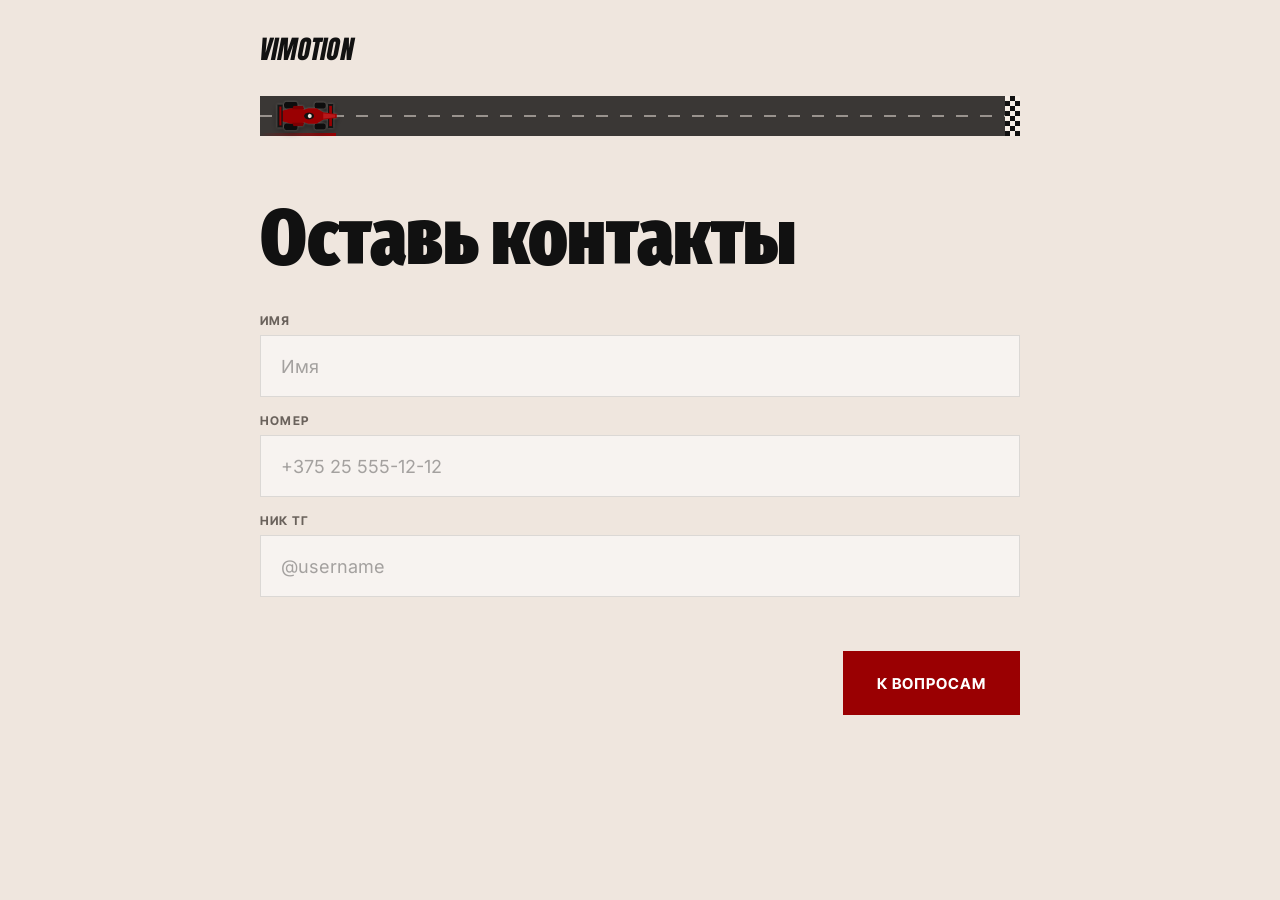
==== commit bef6d8db: "Анкета: кнопки без стрелок, «Шаг N из 10» скрыт (прогресс показывает болид) Co-Authored-By: Claude O" ====
--- a/site/quiz/index.html
+++ b/site/quiz/index.html
@@ -28,7 +28,7 @@
   <!-- Дизайн в стиле лендинга (20.11.2026): стили и шрифты лежат рядом с анкетой, логика ниже не менялась -->
   <link rel="preload" href="assets/fonts/fira-xc-900.woff2" as="font" type="font/woff2" crossorigin />
   <link rel="preload" href="assets/fonts/inter-cyrillic-400-normal.woff2" as="font" type="font/woff2" crossorigin />
-  <link rel="stylesheet" href="quiz.css?v=20261120b" />
+  <link rel="stylesheet" href="quiz.css?v=20261120c" />
 </head>
 <body>
   <div class="shell">
@@ -78,7 +78,7 @@
         <h2 class="question reveal" id="questionText"></h2>
         <div class="options" id="options" role="listbox" aria-labelledby="questionText"></div>
         <div class="nav reveal">
-          <button class="back" type="button" id="backBtn">← Назад</button>
+          <button class="back" type="button" id="backBtn">Назад</button>
           <button class="cta" type="button" id="nextBtn" disabled>
             <span>Дальше</span>
             <span class="cta-arrow" aria-hidden="true">↗</span>
--- a/site/quiz/quiz.css
+++ b/site/quiz/quiz.css
@@ -42,7 +42,8 @@
 .top{width:min(760px,100%);margin:0 auto 34px;display:flex;align-items:center;justify-content:space-between;gap:16px}
 .brand{display:inline-block;font:400 26px/1 var(--logo);letter-spacing:.01em;color:var(--ink);text-decoration:none;transform:skewX(-11deg);transition:color .25s}
 .brand:hover{color:var(--cola)}
-.step-label{font:700 13px/1 var(--display);letter-spacing:.1em;text-transform:uppercase;color:var(--muted);font-variant-numeric:tabular-nums}
+/* «Шаг N из 10» прогресс и так показывает болид на дорожке: текст скрыт визуально, но остаётся для скрипта и читалок экрана */
+.step-label{position:absolute;width:1px;height:1px;overflow:hidden;clip:rect(0 0 0 0);clip-path:inset(50%);white-space:nowrap}
 
 /* прогресс: асфальт с прерывистой разметкой, шашечный финиш справа, болид едет к нему (ширину полосы задаёт скрипт) */
 .progress{position:relative;width:min(760px,100%);height:40px;margin:0 auto 64px;overflow:visible;background:#3a3735;
@@ -105,8 +106,8 @@
 .cta:hover:not(:disabled){background:var(--cola-hover)}
 .cta:disabled{opacity:.32;cursor:not-allowed}
 .cta:focus-visible{outline:2px solid var(--cola);outline-offset:4px}
-.cta-arrow{font-size:17px;line-height:1;transition:transform .35s var(--ease)}
-.cta:hover:not(:disabled) .cta-arrow{transform:translate(3px,-3px)}
+/* стрелки в кнопках убраны по просьбе клиента: знак остаётся в разметке (его меняет скрипт), но не показывается */
+.cta-arrow{display:none}
 
 /* поля */
 .form{display:grid;gap:18px}
@@ -145,7 +146,6 @@
   .shell{padding:20px 16px 32px}
   .top{margin-bottom:24px}
   .brand{font-size:22px}
-  .step-label{font-size:11px;padding:8px 10px 7px}
   .progress{height:32px;margin-bottom:40px;background-size:18px 2px}
   .progress::after{width:12px;background-size:8px 8px}
   .progress>span{min-width:56px}
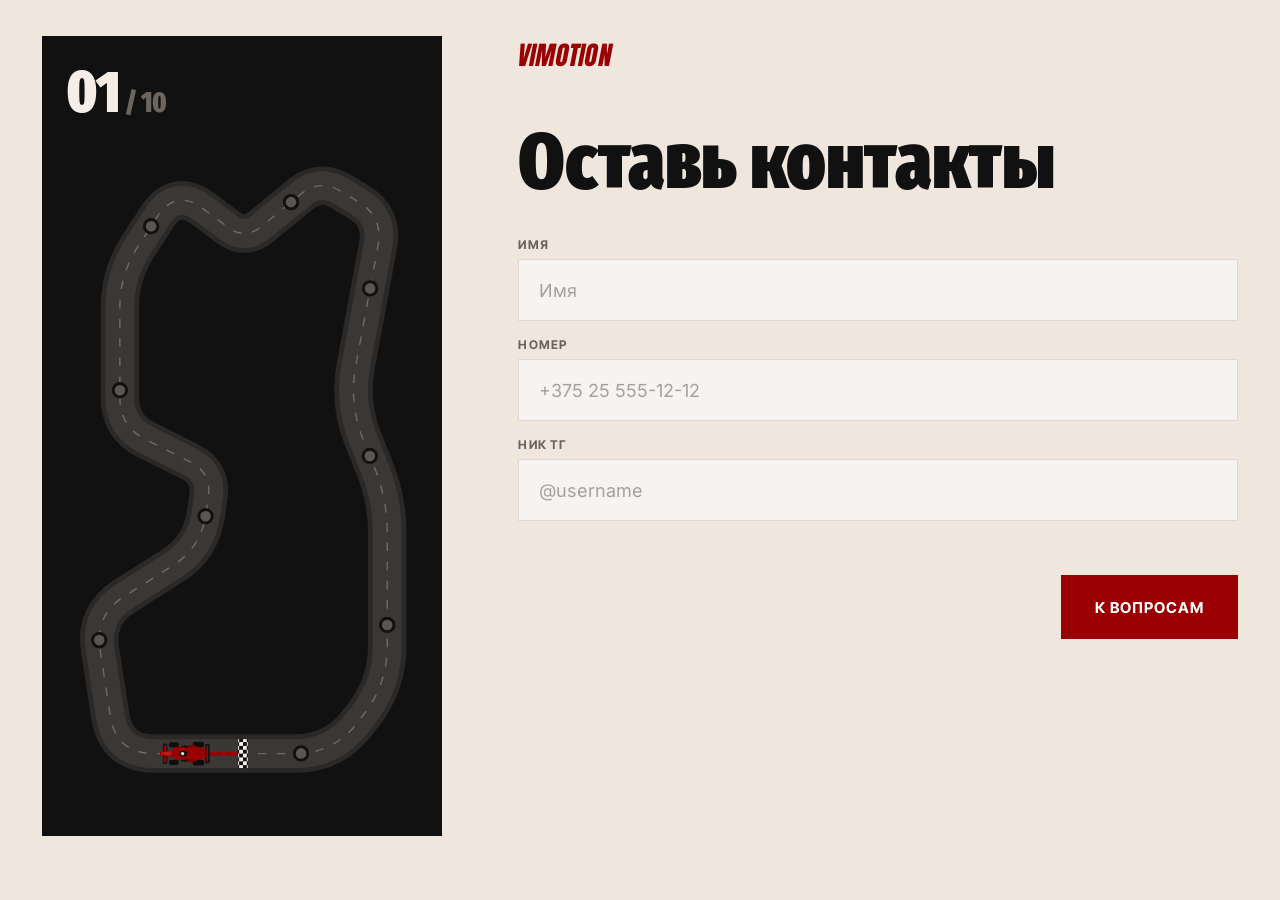
==== commit 47a0d35a: "Анкета: карта трассы слева (прямые и повороты), болид едет по шагам, красный логотип Co-Authored-By:" ====
--- a/site/quiz/index.html
+++ b/site/quiz/index.html
@@ -28,7 +28,7 @@
   <!-- Дизайн в стиле лендинга (20.11.2026): стили и шрифты лежат рядом с анкетой, логика ниже не менялась -->
   <link rel="preload" href="assets/fonts/fira-xc-900.woff2" as="font" type="font/woff2" crossorigin />
   <link rel="preload" href="assets/fonts/inter-cyrillic-400-normal.woff2" as="font" type="font/woff2" crossorigin />
-  <link rel="stylesheet" href="quiz.css?v=20261120c" />
+  <link rel="stylesheet" href="quiz.css?v=20261120d" />
 </head>
 <body>
   <div class="shell">
@@ -519,6 +519,7 @@
       contactView.classList.add("is-anim");
     }
   </script>
+  <script src="quiz-track.js?v=20261120d"></script>
   <script src="../assets/js/utm.js"></script>
   <script src="../assets/js/track.js"></script>
   <script>vmTrack("quiz_open");</script>
--- a/site/quiz/quiz.css
+++ b/site/quiz/quiz.css
@@ -40,8 +40,8 @@
 
 /* шапка: вордмарк и табло шага */
 .top{width:min(760px,100%);margin:0 auto 34px;display:flex;align-items:center;justify-content:space-between;gap:16px}
-.brand{display:inline-block;font:400 26px/1 var(--logo);letter-spacing:.01em;color:var(--ink);text-decoration:none;transform:skewX(-11deg);transition:color .25s}
-.brand:hover{color:var(--cola)}
+.brand{display:inline-block;font:400 26px/1 var(--logo);letter-spacing:.01em;color:var(--cola);text-decoration:none;transform:skewX(-11deg);transition:color .25s}
+.brand:hover{color:var(--cola-hover)}
 /* «Шаг N из 10» прогресс и так показывает болид на дорожке: текст скрыт визуально, но остаётся для скрипта и читалок экрана */
 .step-label{position:absolute;width:1px;height:1px;overflow:hidden;clip:rect(0 0 0 0);clip-path:inset(50%);white-space:nowrap}
 
@@ -168,3 +168,22 @@
   .view.is-anim>.reveal,.view.is-anim .form .field,.view.is-anim .form .nav,.option.opt-in,.question-hint.opt-in,.field.opt-in,.option.is-pressed{animation:none}
   .option:hover{transform:none}
 }
+
+/* Карта трассы (quiz-track.js добавляет панель .qmap и класс has-qmap на <html>).
+   Компьютер: слева тёмная панель с трассой на 10 отметок, справа вопросы; прямая дорожка прогресса скрыта.
+   Телефон и узкий планшет: панели нет, прогресс показывает прямая дорожка с болидом. */
+.qmap{display:none}
+@media (min-width:901px){
+  .has-qmap .shell{display:grid;grid-template-columns:minmax(300px,400px) minmax(0,720px);justify-content:center;column-gap:clamp(48px,6vw,104px);
+    align-items:start;grid-template-rows:auto 1fr;padding:36px 40px 56px}
+  .has-qmap .qmap{display:block;grid-column:1;grid-row:1/3;position:sticky;top:36px;height:min(calc(100dvh - 72px),800px);min-height:560px;
+    background:#111;padding:26px 24px 20px}
+  .qmap svg{display:block;width:100%;height:calc(100% - 64px)}
+  .qmap-n{font:900 60px/1 var(--cond);color:var(--on-dark);letter-spacing:-.01em;font-variant-numeric:tabular-nums}
+  .qmap-n span{font-size:28px;color:#6b6560}
+  .qmap-dot{fill:#5a5652;stroke:#111;stroke-width:3;transition:fill .4s}
+  .qmap-dot.on{fill:var(--cola)}
+  .has-qmap .top{grid-column:2;width:100%;margin:6px 0 56px}
+  .has-qmap .progress{display:none}
+  .has-qmap .panel{grid-column:2;width:100%;margin:0}
+}
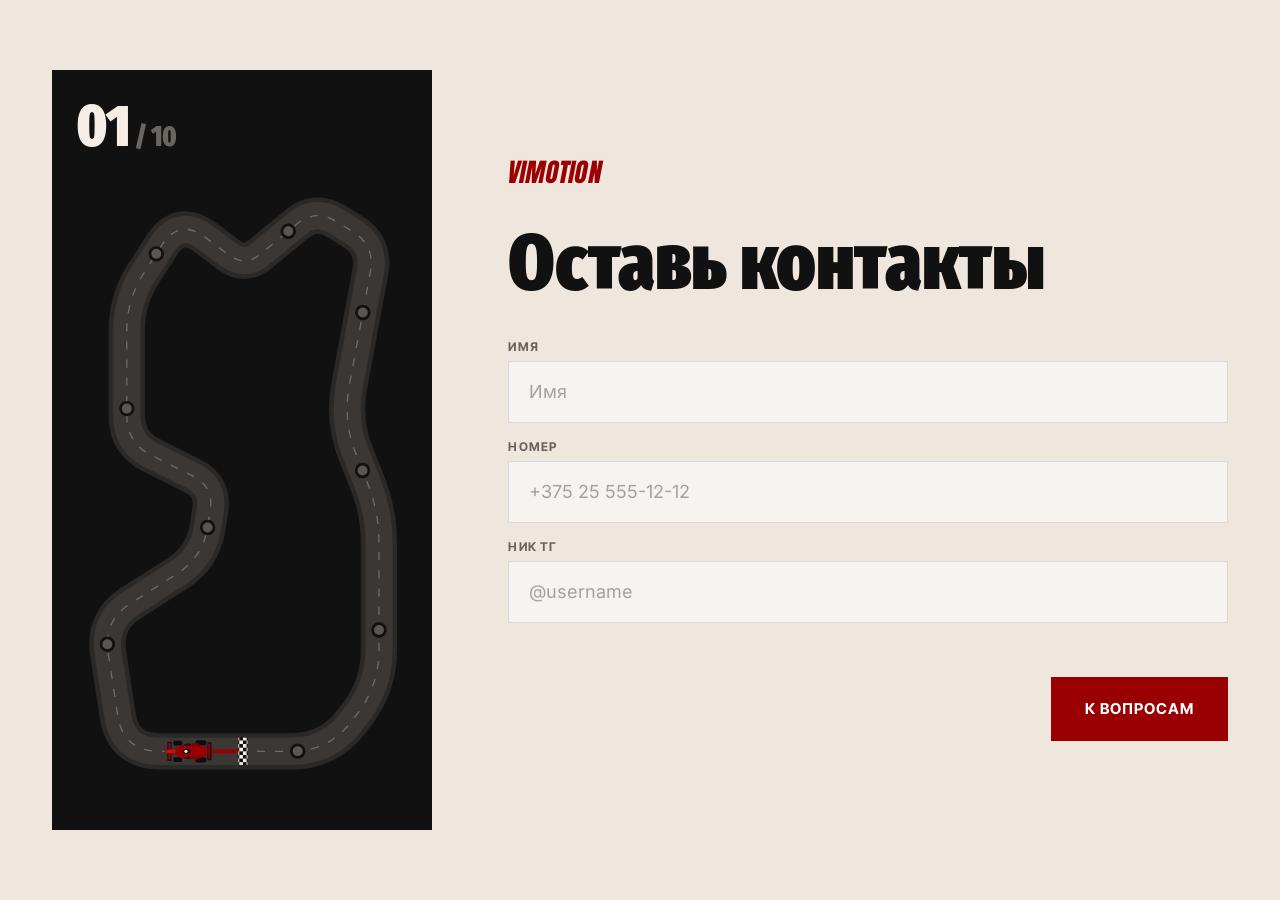
==== commit 1c831aa1: "Анкета: композиция по центру экрана, болид заносит в поворотах Co-Authored-By: Claude Opus 5.5 <nore" ====
--- a/site/quiz/index.html
+++ b/site/quiz/index.html
@@ -28,7 +28,7 @@
   <!-- Дизайн в стиле лендинга (20.11.2026): стили и шрифты лежат рядом с анкетой, логика ниже не менялась -->
   <link rel="preload" href="assets/fonts/fira-xc-900.woff2" as="font" type="font/woff2" crossorigin />
   <link rel="preload" href="assets/fonts/inter-cyrillic-400-normal.woff2" as="font" type="font/woff2" crossorigin />
-  <link rel="stylesheet" href="quiz.css?v=20261120d" />
+  <link rel="stylesheet" href="quiz.css?v=20261120e" />
 </head>
 <body>
   <div class="shell">
@@ -519,7 +519,7 @@
       contactView.classList.add("is-anim");
     }
   </script>
-  <script src="quiz-track.js?v=20261120d"></script>
+  <script src="quiz-track.js?v=20261120e"></script>
   <script src="../assets/js/utm.js"></script>
   <script src="../assets/js/track.js"></script>
   <script>vmTrack("quiz_open");</script>
--- a/site/quiz/quiz.css
+++ b/site/quiz/quiz.css
@@ -174,16 +174,17 @@
    Телефон и узкий планшет: панели нет, прогресс показывает прямая дорожка с болидом. */
 .qmap{display:none}
 @media (min-width:901px){
-  .has-qmap .shell{display:grid;grid-template-columns:minmax(300px,400px) minmax(0,720px);justify-content:center;column-gap:clamp(48px,6vw,104px);
-    align-items:start;grid-template-rows:auto 1fr;padding:36px 40px 56px}
-  .has-qmap .qmap{display:block;grid-column:1;grid-row:1/3;position:sticky;top:36px;height:min(calc(100dvh - 72px),800px);min-height:560px;
-    background:#111;padding:26px 24px 20px}
+  /* композиция по центру экрана: карта и блок с вопросом выровнены по вертикали и по горизонтали */
+  .has-qmap .shell{display:grid;grid-template-columns:minmax(300px,380px) minmax(0,720px);justify-content:center;column-gap:clamp(48px,6vw,104px);
+    grid-template-rows:1fr auto auto 1fr;align-items:start;min-height:100dvh;padding:36px 40px}
+  .has-qmap .qmap{display:block;grid-column:1;grid-row:1/5;align-self:center;position:sticky;top:36px;
+    height:min(calc(100dvh - 72px),760px);min-height:540px;background:#111;padding:26px 24px 20px}
   .qmap svg{display:block;width:100%;height:calc(100% - 64px)}
   .qmap-n{font:900 60px/1 var(--cond);color:var(--on-dark);letter-spacing:-.01em;font-variant-numeric:tabular-nums}
   .qmap-n span{font-size:28px;color:#6b6560}
   .qmap-dot{fill:#5a5652;stroke:#111;stroke-width:3;transition:fill .4s}
   .qmap-dot.on{fill:var(--cola)}
-  .has-qmap .top{grid-column:2;width:100%;margin:6px 0 56px}
+  .has-qmap .top{grid-column:2;grid-row:2;width:100%;margin:0 0 40px}
   .has-qmap .progress{display:none}
-  .has-qmap .panel{grid-column:2;width:100%;margin:0}
+  .has-qmap .panel{grid-column:2;grid-row:3;width:100%;margin:0;flex:none}
 }
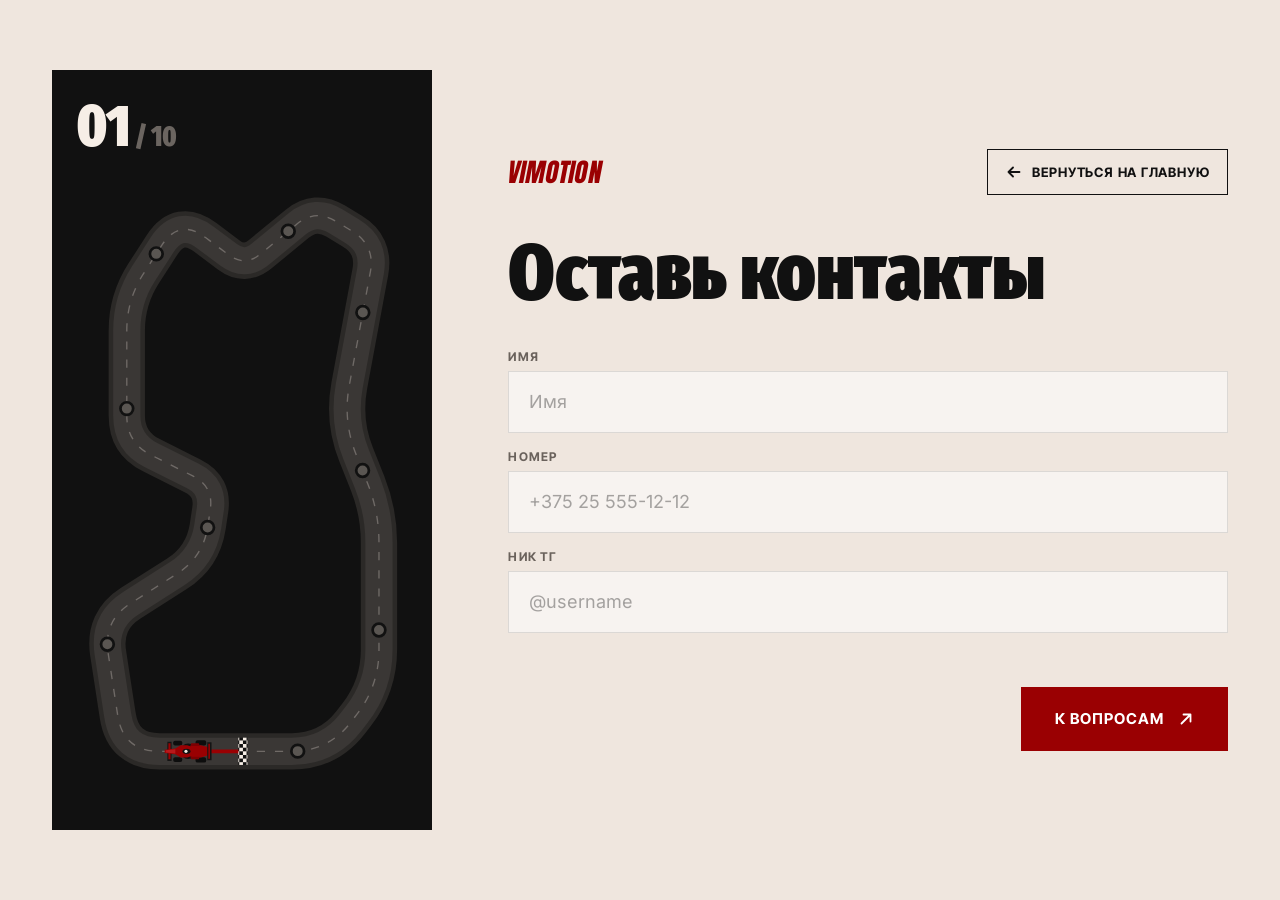
==== commit 1027418f: "Правки 21.11 (2): отдельные страницы кейсов, тёмная шапка, прямые линии КПП, анкета - Кейсы: хаб «Пь" ====
--- a/site/quiz/index.html
+++ b/site/quiz/index.html
@@ -28,7 +28,7 @@
   <!-- Дизайн в стиле лендинга (20.11.2026): стили и шрифты лежат рядом с анкетой, логика ниже не менялась -->
   <link rel="preload" href="assets/fonts/fira-xc-900.woff2" as="font" type="font/woff2" crossorigin />
   <link rel="preload" href="assets/fonts/inter-cyrillic-400-normal.woff2" as="font" type="font/woff2" crossorigin />
-  <link rel="stylesheet" href="quiz.css?v=20261120e" />
+  <link rel="stylesheet" href="quiz.css?v=20261121b" />
 </head>
 <body>
   <div class="shell">
@@ -519,7 +519,7 @@
       contactView.classList.add("is-anim");
     }
   </script>
-  <script src="quiz-track.js?v=20261120e"></script>
+  <script src="quiz-track.js?v=20261121b"></script>
   <script src="../assets/js/utm.js"></script>
   <script src="../assets/js/track.js"></script>
   <script>vmTrack("quiz_open");</script>
--- a/site/quiz/quiz.css
+++ b/site/quiz/quiz.css
@@ -106,8 +106,21 @@
 .cta:hover:not(:disabled){background:var(--cola-hover)}
 .cta:disabled{opacity:.32;cursor:not-allowed}
 .cta:focus-visible{outline:2px solid var(--cola);outline-offset:4px}
-/* стрелки в кнопках убраны по просьбе клиента: знак остаётся в разметке (его меняет скрипт), но не показывается */
-.cta-arrow{display:none}
+/* стрелки в кнопках (21.11, клиент вернул): знак из разметки скрыт, вместо него та же тонкая стрелка, что на лендинге */
+.cta-arrow{display:block;flex:none;width:16px;height:16px;font-size:0;line-height:0;color:transparent;background:currentColor;
+  -webkit-mask:url("data:image/svg+xml,%3Csvg xmlns='http://www.w3.org/2000/svg' viewBox='0 0 16 16' fill='none' stroke='%23000' stroke-width='1.8' stroke-linecap='round' stroke-linejoin='round'%3E%3Cpath d='M3.5 12.5l9-9M5.5 3.5h7v7'/%3E%3C/svg%3E") center/contain no-repeat;mask:url("data:image/svg+xml,%3Csvg xmlns='http://www.w3.org/2000/svg' viewBox='0 0 16 16' fill='none' stroke='%23000' stroke-width='1.8' stroke-linecap='round' stroke-linejoin='round'%3E%3Cpath d='M3.5 12.5l9-9M5.5 3.5h7v7'/%3E%3C/svg%3E") center/contain no-repeat;transition:transform .35s var(--ease)}
+.cta{color:#fff}
+.cta-arrow{background:#fff}
+.cta:hover:not(:disabled) .cta-arrow{transform:translate(3px,-3px)}
+.back{gap:12px}
+.back::before,.home::before{content:"";display:block;flex:none;width:16px;height:16px;background:currentColor;
+  -webkit-mask:url("data:image/svg+xml,%3Csvg xmlns='http://www.w3.org/2000/svg' viewBox='0 0 16 16' fill='none' stroke='%23000' stroke-width='1.8' stroke-linecap='round' stroke-linejoin='round'%3E%3Cpath d='M13.5 8h-11M7 3.5 2.5 8 7 12.5'/%3E%3C/svg%3E") center/contain no-repeat;mask:url("data:image/svg+xml,%3Csvg xmlns='http://www.w3.org/2000/svg' viewBox='0 0 16 16' fill='none' stroke='%23000' stroke-width='1.8' stroke-linecap='round' stroke-linejoin='round'%3E%3Cpath d='M13.5 8h-11M7 3.5 2.5 8 7 12.5'/%3E%3C/svg%3E") center/contain no-repeat;transition:transform .35s var(--ease)}
+.back:hover::before,.home:hover::before{transform:translateX(-3px)}
+/* «Вернуться на главную» (ставит quiz-track.js в верхнюю строку) */
+.home{display:inline-flex;align-items:center;gap:10px;height:46px;padding:0 18px;border:1.5px solid var(--ink);color:var(--ink);text-decoration:none;
+  font:700 13px/1 var(--display);letter-spacing:.06em;text-transform:uppercase;white-space:nowrap;transition:background .25s,color .25s}
+.home:hover{background:var(--ink);color:var(--on-dark)}
+.home:focus-visible{outline:2px solid var(--cola);outline-offset:4px}
 
 /* поля */
 .form{display:grid;gap:18px}
@@ -160,6 +173,8 @@
   .nav{margin-top:28px;gap:10px}
   .back{height:58px;padding:0 18px;font-size:14px}
   .cta{flex:1;height:58px;padding:0 20px}
+  .home{height:40px;padding:0 12px;font-size:11px;gap:8px}
+  .home::before{width:14px;height:14px}
   #contactView .cta{width:100%}
 }
 
